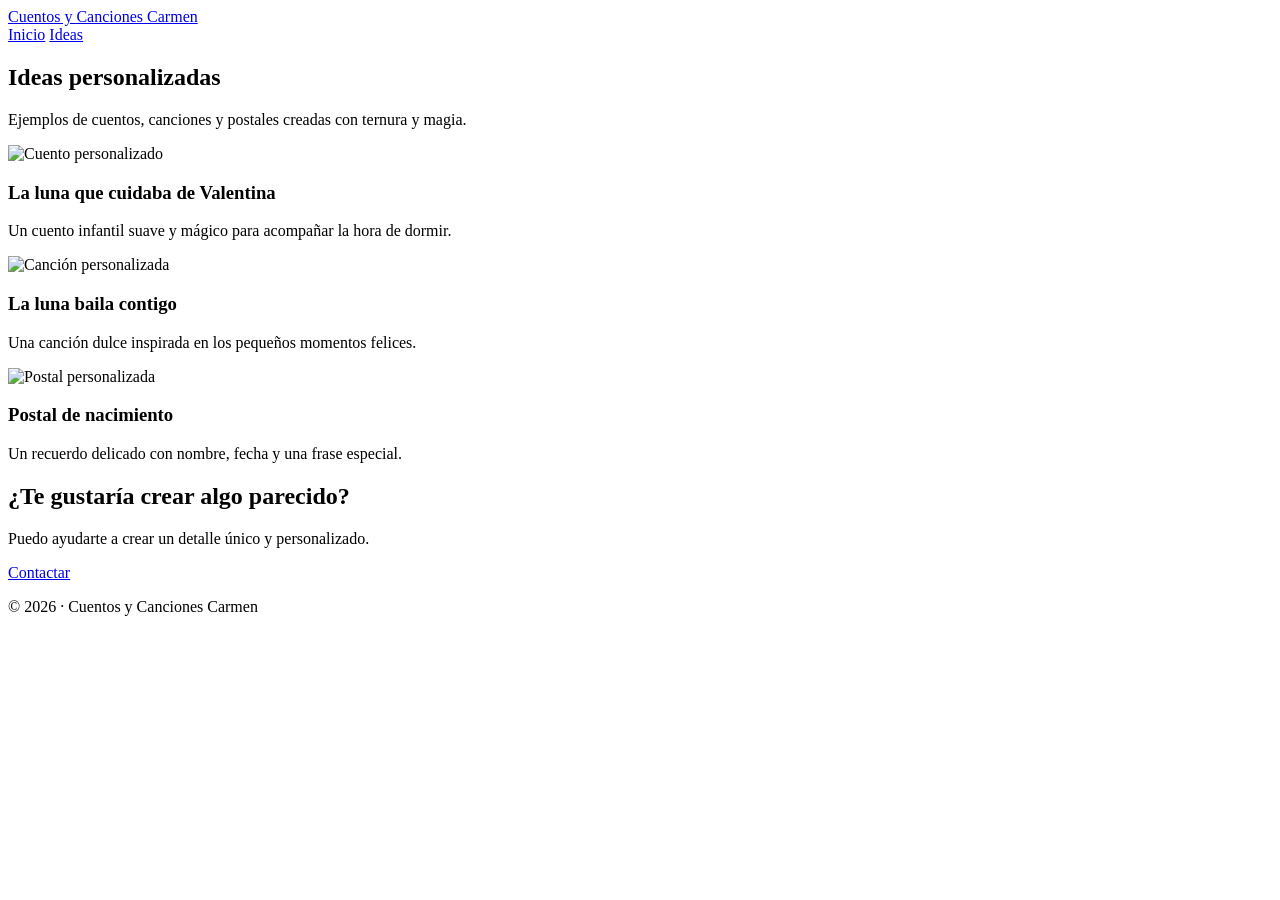
==== ideas.html @ 659e1efa "Add files via upload" ====
<!DOCTYPE html>
<html lang="es">
<head>
  <meta charset="UTF-8">
  <meta name="viewport" content="width=device-width, initial-scale=1.0">

  <title>Ideas personalizadas | Cuentos y Canciones Carmen</title>

  <link rel="stylesheet" href="style.css">
</head>

<body>

<header class="header">
  <a href="index.html" class="logo">Cuentos y Canciones Carmen</a>

  <nav class="nav">
    <a href="index.html">Inicio</a>
    <a href="ideas.html">Ideas</a>
  </nav>
</header>

<section class="page-hero">
  <h1>Ideas personalizadas</h1>

  <p>
    Ejemplos de cuentos, canciones y postales creadas con ternura y magia.
  </p>
</section>

<section class="section">

  <div class="cards">

    <article class="card">
      <img src="images/cuento-carmen.png"
           alt="Cuento personalizado">

      <h3>La luna que cuidaba de Valentina</h3>

      <p>
        Un cuento infantil suave y mágico para acompañar la hora de dormir.
      </p>
    </article>

    <article class="card">
      <img src="images/luna-carmen.png"
           alt="Canción personalizada">

      <h3>La luna baila contigo</h3>

      <p>
        Una canción dulce inspirada en los pequeños momentos felices.
      </p>
    </article>

    <article class="card">
      <img src="images/postal-nacimiento-carmen.png"
           alt="Postal personalizada">

      <h3>Postal de nacimiento</h3>

      <p>
        Un recuerdo delicado con nombre, fecha y una frase especial.
      </p>
    </article>

  </div>

</section>

<section class="contact">

  <h2>¿Te gustaría crear algo parecido?</h2>

  <p>
    Puedo ayudarte a crear un detalle único y personalizado.
  </p>

  <a href="mailto:carmenycuentos@gmail.com?subject=Quiero información"
     class="btn">
    Contactar
  </a>

</section>

<footer>
  <p>© 2026 · Cuentos y Canciones Carmen</p>
</footer>

</body>
</html>
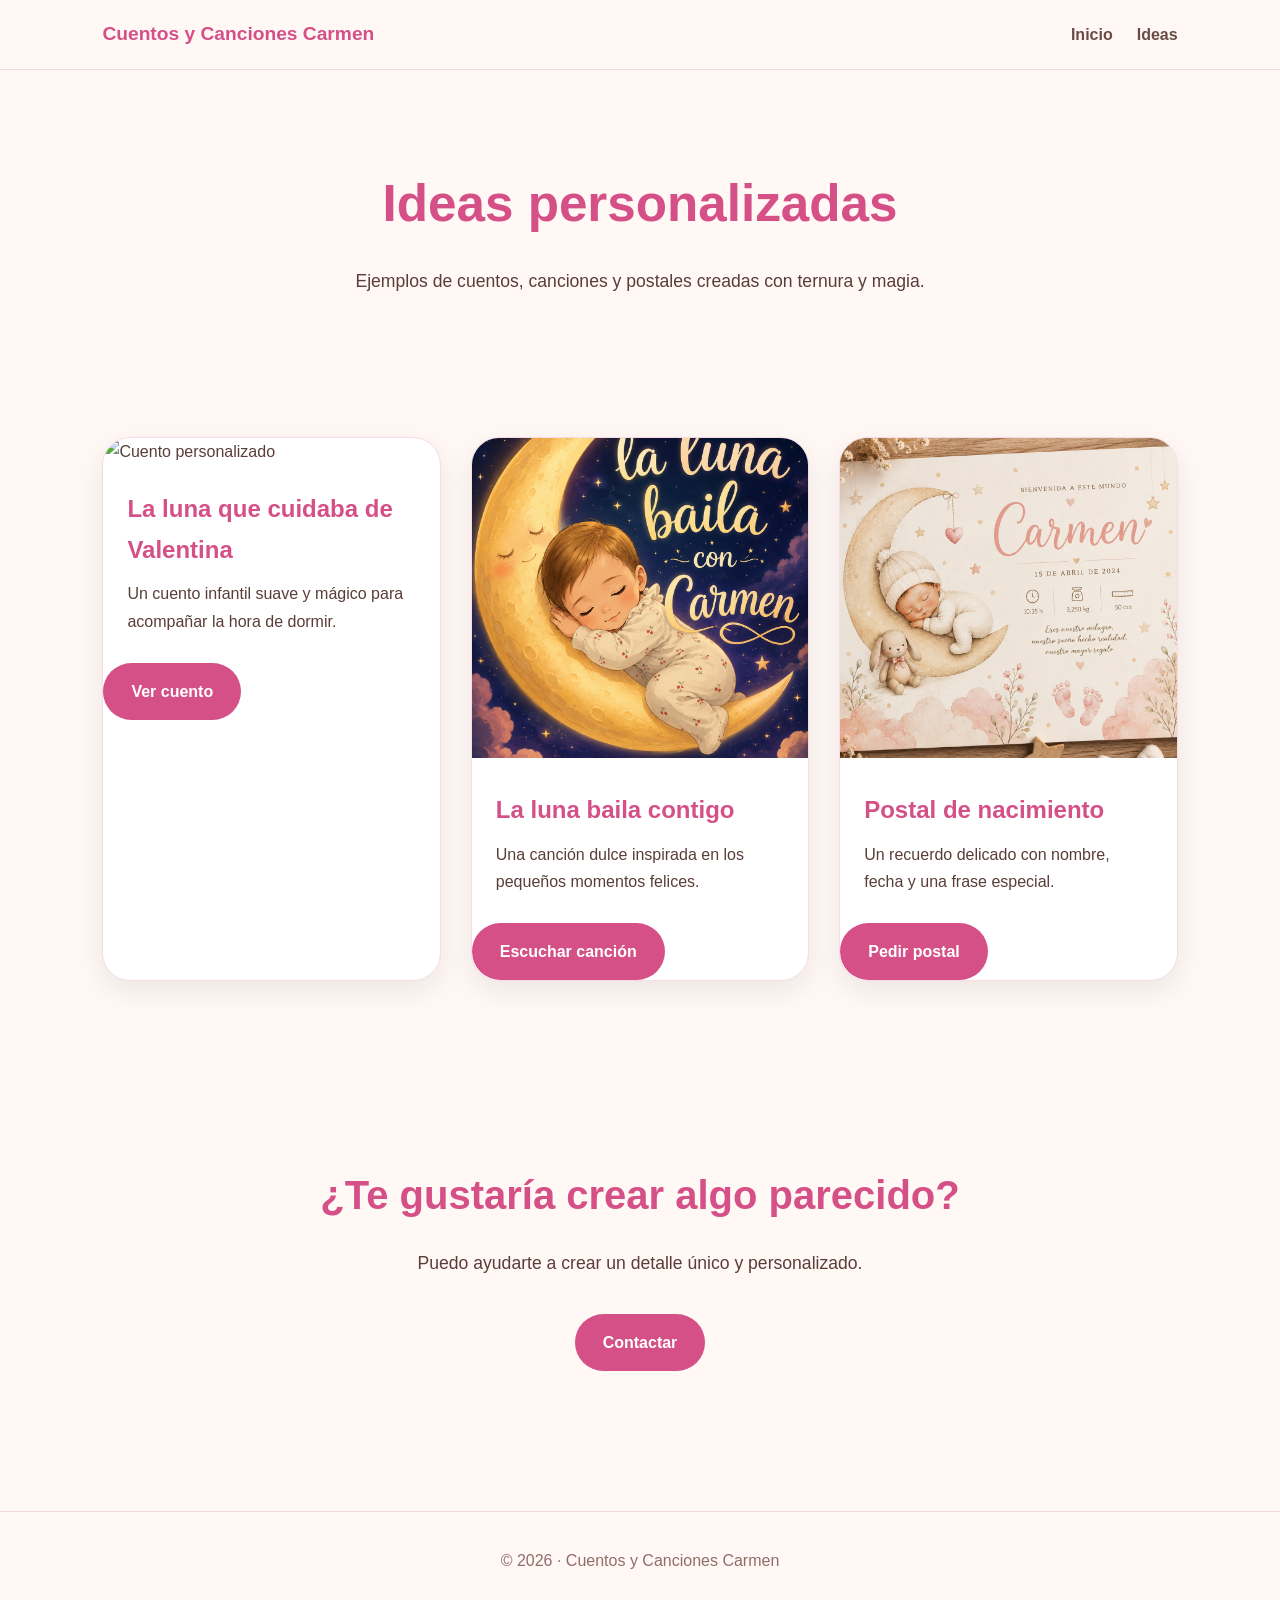
==== commit 54b49cdc: "Update ideas.html" ====
--- a/ideas.html
+++ b/ideas.html
@@ -32,7 +32,10 @@
 
   <div class="cards">
 
+    <!-- CUENTO -->
+
     <article class="card">
+
       <img src="images/cuento-carmen.png"
            alt="Cuento personalizado">
 
@@ -41,9 +44,17 @@
       <p>
         Un cuento infantil suave y mágico para acompañar la hora de dormir.
       </p>
+
+      <a href="#" class="btn card-btn">
+        Ver cuento
+      </a>
+
     </article>
 
+    <!-- CANCIÓN -->
+
     <article class="card">
+
       <img src="images/luna-carmen.png"
            alt="Canción personalizada">
 
@@ -52,9 +63,17 @@
       <p>
         Una canción dulce inspirada en los pequeños momentos felices.
       </p>
+
+      <a href="#" class="btn card-btn">
+        Escuchar canción
+      </a>
+
     </article>
 
+    <!-- POSTAL -->
+
     <article class="card">
+
       <img src="images/postal-nacimiento-carmen.png"
            alt="Postal personalizada">
 
@@ -63,6 +82,12 @@
       <p>
         Un recuerdo delicado con nombre, fecha y una frase especial.
       </p>
+
+      <a href="mailto:carmenycuentos@gmail.com?subject=Quiero una postal personalizada"
+         class="btn card-btn">
+        Pedir postal
+      </a>
+
     </article>
 
   </div>
@@ -89,4 +114,4 @@
 </footer>
 
 </body>
-</html>+</html>
--- a/style.css
+++ b/style.css
@@ -0,0 +1,304 @@
+/* RESET */
+
+*{
+  margin:0;
+  padding:0;
+  box-sizing:border-box;
+}
+
+html{
+  scroll-behavior:smooth;
+}
+
+body{
+  font-family:Arial, Helvetica, sans-serif;
+  background:#fff8f5;
+  color:#5a3d38;
+  line-height:1.7;
+  overflow-x:hidden;
+}
+
+/* HEADER */
+
+.header{
+  position:sticky;
+  top:0;
+  z-index:100;
+  display:flex;
+  justify-content:space-between;
+  align-items:center;
+  padding:18px 8%;
+  background:rgba(255,248,245,.92);
+  backdrop-filter:blur(10px);
+  border-bottom:1px solid #f5d7df;
+}
+
+.logo{
+  text-decoration:none;
+  color:#d45087;
+  font-size:1.2rem;
+  font-weight:bold;
+}
+
+.nav{
+  display:flex;
+  gap:24px;
+}
+
+.nav a{
+  text-decoration:none;
+  color:#6a4a45;
+  font-weight:600;
+  transition:.3s;
+}
+
+.nav a:hover{
+  color:#d45087;
+}
+
+/* HERO */
+
+.hero{
+  min-height:92vh;
+  display:grid;
+  grid-template-columns:1fr 1fr;
+  align-items:center;
+  gap:60px;
+  padding:70px 8%;
+}
+
+.hero-text h1{
+  font-size:4rem;
+  line-height:1.1;
+  margin-bottom:24px;
+  color:#d45087;
+}
+
+.hero-text p{
+  font-size:1.15rem;
+  max-width:560px;
+  margin-bottom:35px;
+}
+
+.tag{
+  display:inline-block;
+  background:#ffe4ee;
+  color:#d45087;
+  padding:10px 18px;
+  border-radius:40px;
+  font-size:.95rem;
+  margin-bottom:24px;
+}
+
+.hero-buttons{
+  display:flex;
+  gap:16px;
+  flex-wrap:wrap;
+}
+
+.hero-image img{
+  width:100%;
+  border-radius:30px;
+  box-shadow:0 20px 40px rgba(0,0,0,.12);
+}
+
+/* BUTTONS */
+
+.btn{
+  display:inline-block;
+  background:#d45087;
+  color:white;
+  padding:15px 28px;
+  border-radius:50px;
+  text-decoration:none;
+  font-weight:bold;
+  transition:.3s;
+}
+
+.btn:hover{
+  transform:translateY(-3px);
+  opacity:.92;
+}
+
+.btn.secondary{
+  background:white;
+  color:#d45087;
+  border:2px solid #d45087;
+}
+
+/* SECTIONS */
+
+.section{
+  padding:90px 8%;
+}
+
+.section h2{
+  text-align:center;
+  font-size:2.6rem;
+  color:#d45087;
+  margin-bottom:18px;
+}
+
+.section-intro{
+  text-align:center;
+  max-width:700px;
+  margin:0 auto 60px;
+  font-size:1.1rem;
+}
+
+/* CARDS */
+
+.cards{
+  display:grid;
+  grid-template-columns:repeat(auto-fit,minmax(300px,1fr));
+  gap:30px;
+}
+
+.card{
+  background:white;
+  border-radius:28px;
+  overflow:hidden;
+  box-shadow:0 10px 30px rgba(0,0,0,.08);
+  transition:.35s;
+  border:1px solid #f7dbe4;
+}
+
+.card:hover{
+  transform:translateY(-8px);
+}
+
+.card img{
+  width:100%;
+  height:320px;
+  object-fit:cover;
+}
+
+.card h3{
+  color:#d45087;
+  font-size:1.5rem;
+  padding:24px 24px 10px;
+}
+
+.card p{
+  padding:0 24px 28px;
+}
+
+/* ABOUT */
+
+.about{
+  padding:90px 8%;
+  background:#fff0f5;
+  text-align:center;
+}
+
+.about h2{
+  font-size:2.5rem;
+  color:#d45087;
+  margin-bottom:24px;
+}
+
+.about p{
+  max-width:800px;
+  margin:0 auto 18px;
+  font-size:1.08rem;
+}
+
+/* CONTACT */
+
+.contact{
+  padding:90px 8%;
+  text-align:center;
+}
+
+.contact h2{
+  font-size:2.5rem;
+  color:#d45087;
+  margin-bottom:20px;
+}
+
+.contact p{
+  margin-bottom:35px;
+  font-size:1.1rem;
+}
+
+/* PAGE HERO */
+
+.page-hero{
+  text-align:center;
+  padding:90px 20px 50px;
+}
+
+.page-hero h1{
+  font-size:3.2rem;
+  color:#d45087;
+  margin-bottom:20px;
+}
+
+.page-hero p{
+  max-width:700px;
+  margin:auto;
+  font-size:1.1rem;
+}
+
+/* FOOTER */
+
+footer{
+  text-align:center;
+  padding:35px 20px;
+  color:#8f6d68;
+  border-top:1px solid #f1d9df;
+  margin-top:50px;
+}
+
+/* RESPONSIVE */
+
+@media(max-width:900px){
+
+  .hero{
+    grid-template-columns:1fr;
+    text-align:center;
+    padding-top:40px;
+  }
+
+  .hero-text p{
+    margin:auto auto 35px;
+  }
+
+  .hero-buttons{
+    justify-content:center;
+  }
+
+  .hero-text h1{
+    font-size:2.8rem;
+  }
+
+}
+
+@media(max-width:600px){
+
+  .header{
+    flex-direction:column;
+    gap:14px;
+  }
+
+  .nav{
+    gap:16px;
+    flex-wrap:wrap;
+    justify-content:center;
+  }
+
+  .hero-text h1{
+    font-size:2.2rem;
+  }
+
+  .section h2,
+  .about h2,
+  .contact h2{
+    font-size:2rem;
+  }
+
+  .page-hero h1{
+    font-size:2.3rem;
+  }
+
+}
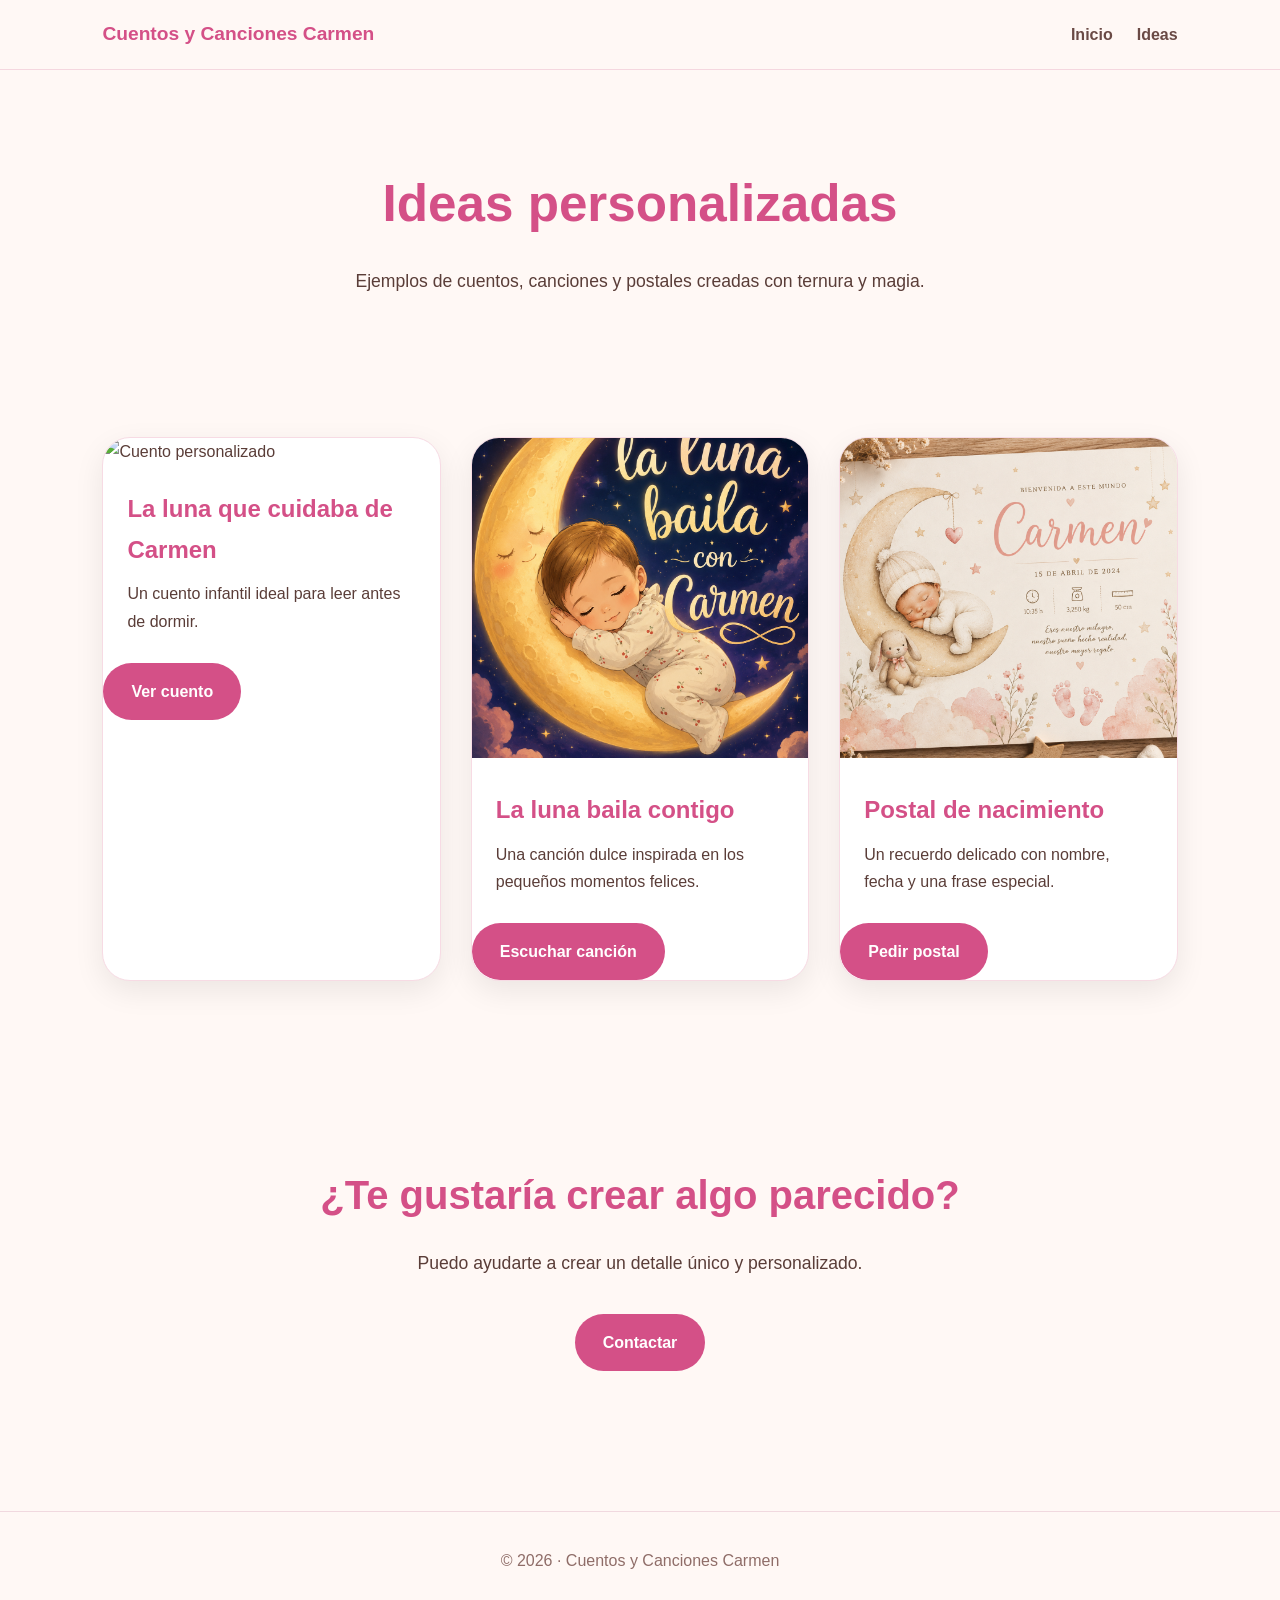
==== commit 225906fb: "Update ideas.html" ====
--- a/ideas.html
+++ b/ideas.html
@@ -36,13 +36,13 @@
 
     <article class="card">
 
-      <img src="images/cuento-carmen.png"
+      <img src="images/portadacuento1"
            alt="Cuento personalizado">
 
-      <h3>La luna que cuidaba de Valentina</h3>
+      <h3>La luna que cuidaba de Carmen </h3>
 
       <p>
-        Un cuento infantil suave y mágico para acompañar la hora de dormir.
+        Un cuento infantil ideal para leer antes de dormir.
       </p>
 
       <a href="#" class="btn card-btn">
--- a/style.css
+++ b/style.css
@@ -300,5 +300,13 @@
   .page-hero h1{
     font-size:2.3rem;
   }
-
-}+.card{
+  display:flex;
+  flex-direction:column;
+}
+
+.card .card-btn{
+  margin:0 24px 28px;
+  align-self:flex-start;
+}
+}
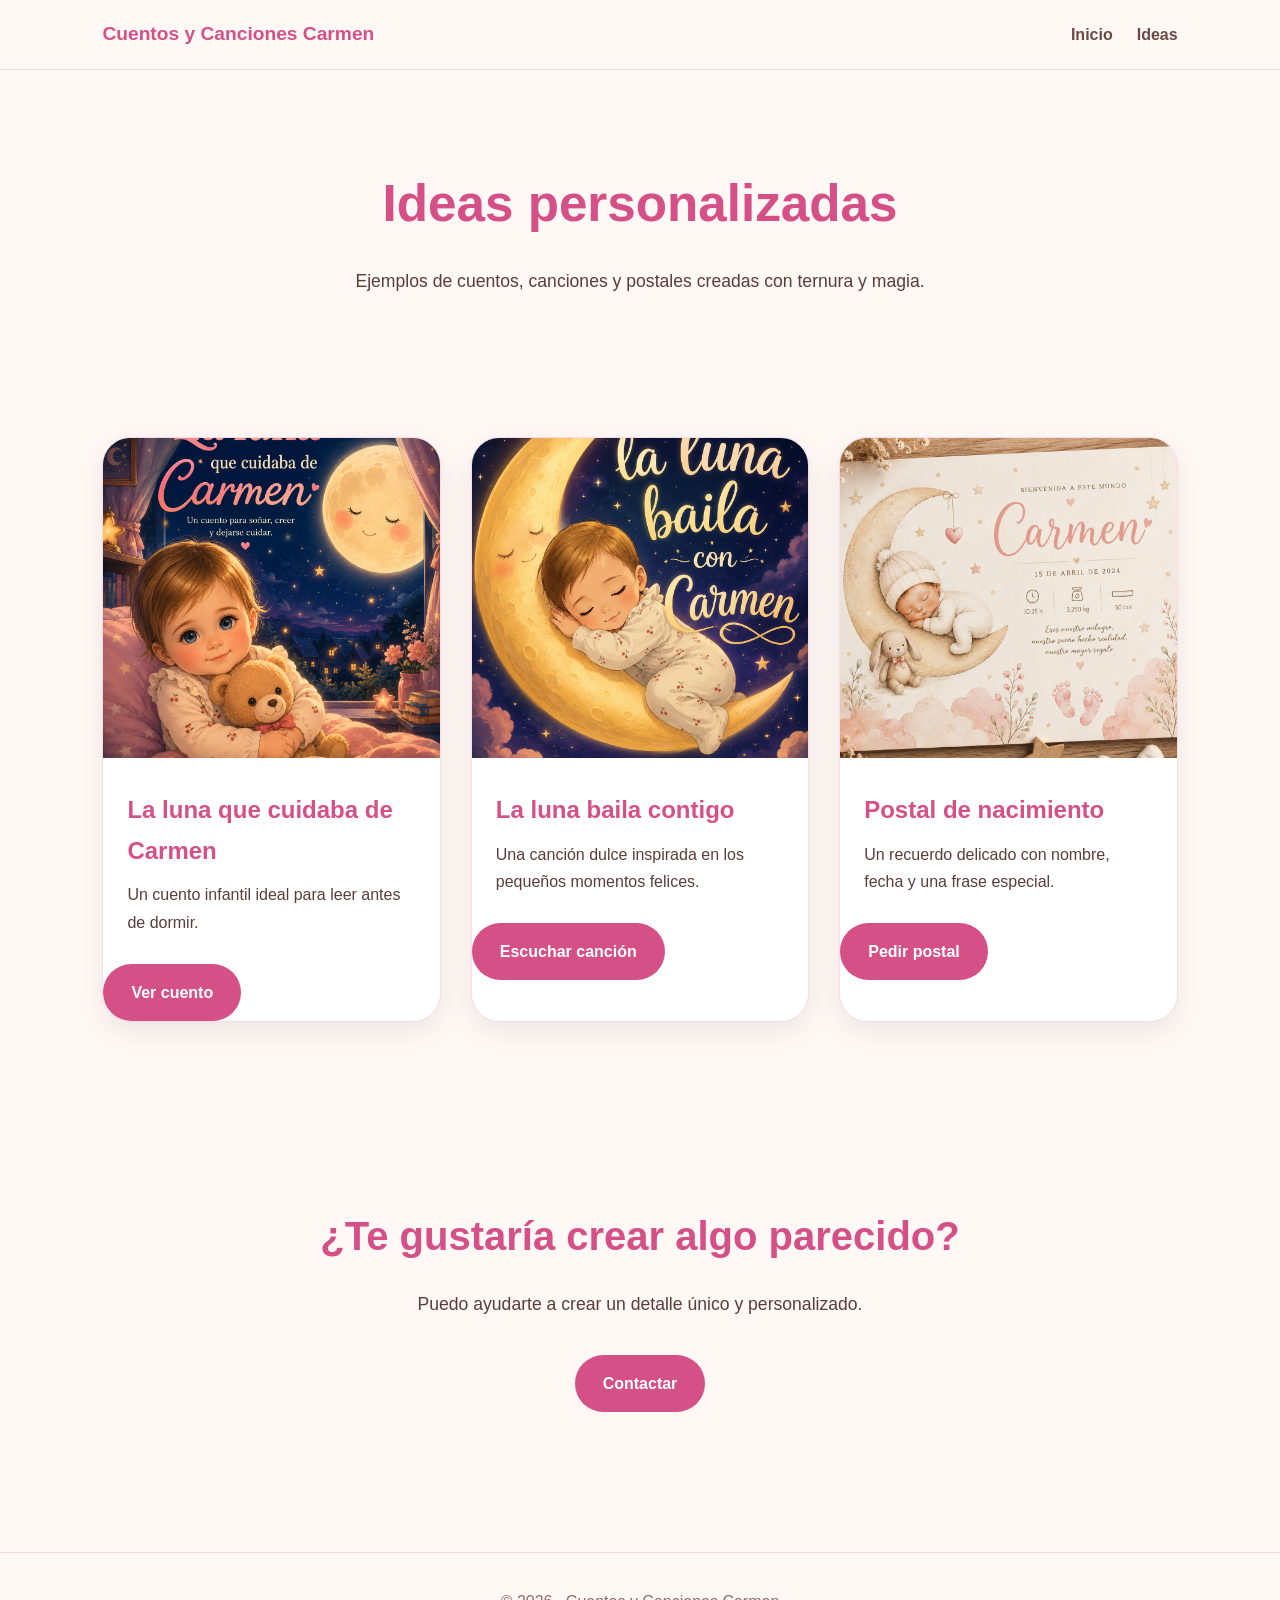
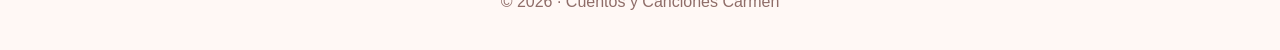
==== commit 48ed8113: "Update ideas.html" ====
--- a/ideas.html
+++ b/ideas.html
@@ -36,7 +36,7 @@
 
     <article class="card">
 
-      <img src="images/portadacuento1"
+      <img src="images/portadacuento1.png"
            alt="Cuento personalizado">
 
       <h3>La luna que cuidaba de Carmen </h3>
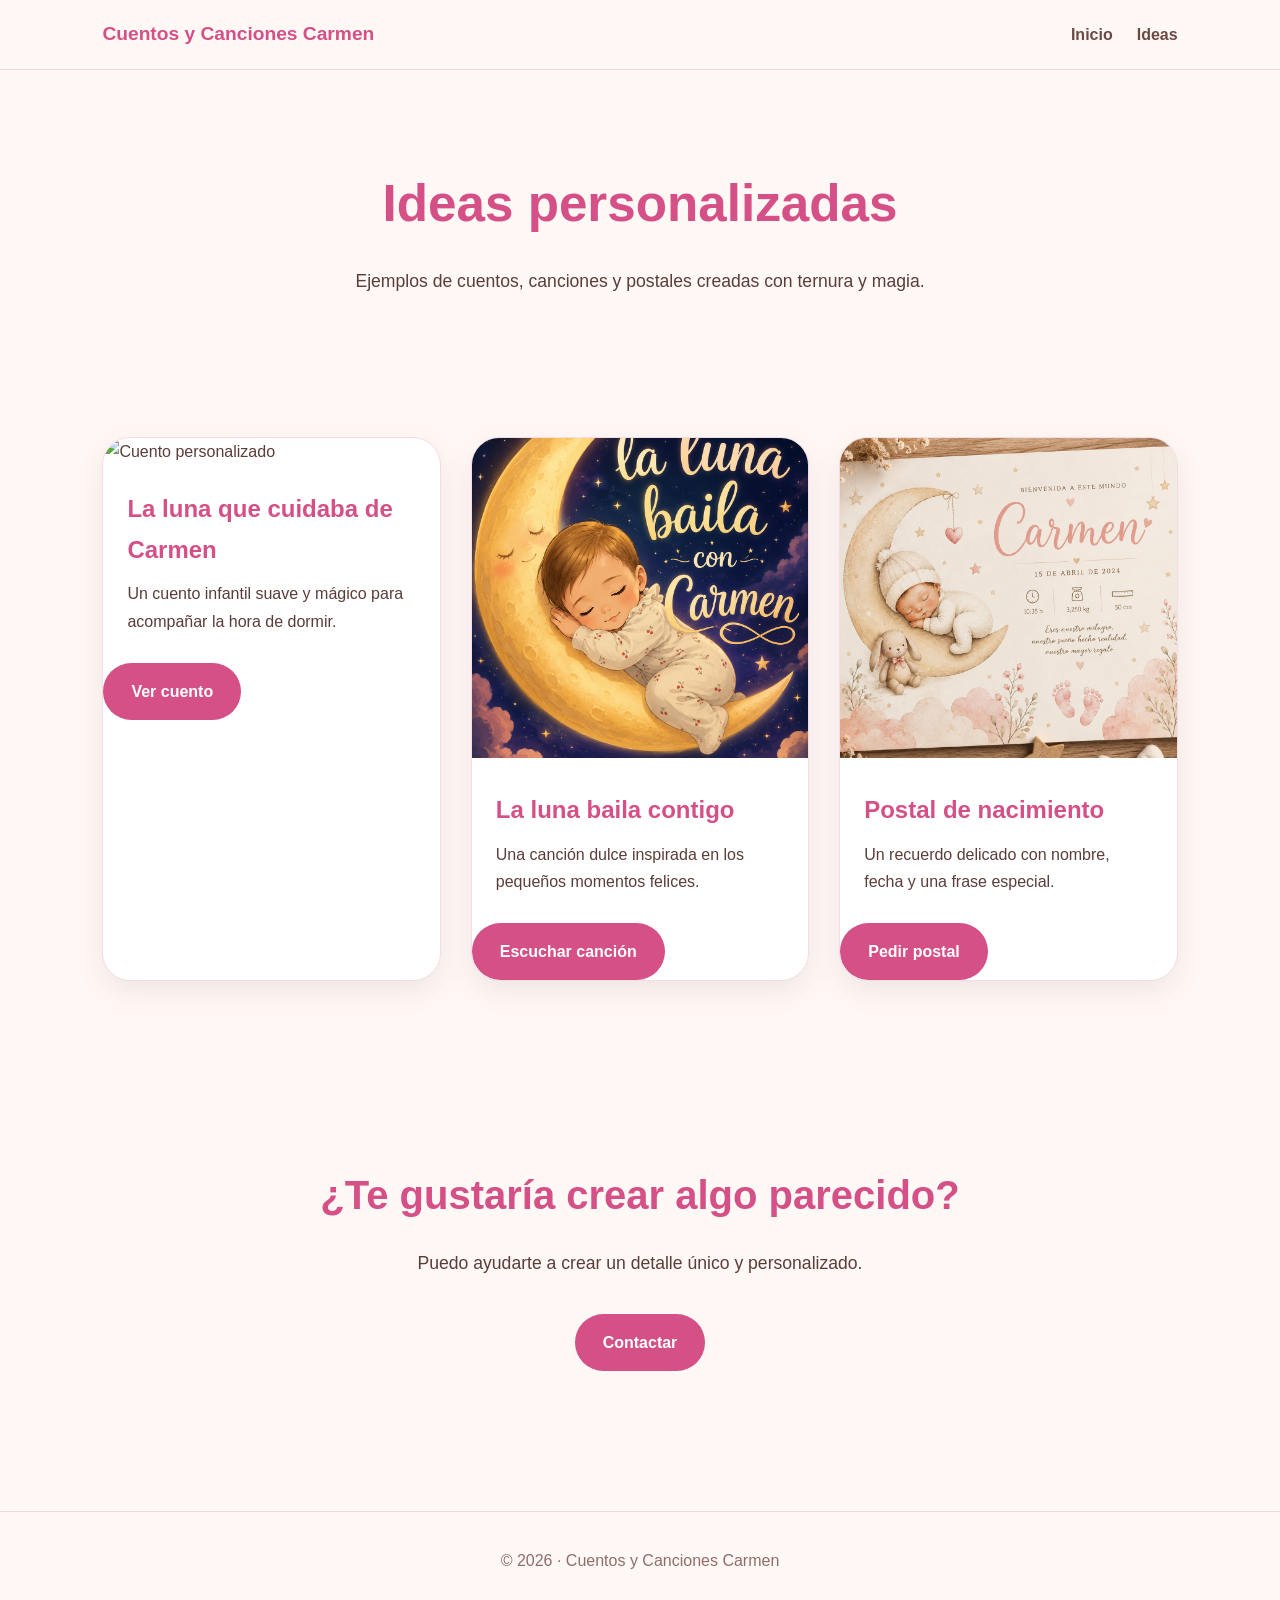
==== commit f8111c71: "Update ideas.html" ====
--- a/ideas.html
+++ b/ideas.html
@@ -29,34 +29,24 @@
 </section>
 
 <section class="section">
-
   <div class="cards">
 
-    <!-- CUENTO -->
+    <article class="card">
+      <img src="images/cuento-carmen.png" alt="Cuento personalizado">
+
+      <h3>La luna que cuidaba de Carmen</h3>
+
+      <p>
+        Un cuento infantil suave y mágico para acompañar la hora de dormir.
+      </p>
+
+      <a href="cuento.html" class="btn card-btn">
+        Ver cuento
+      </a>
+    </article>
 
     <article class="card">
-
-      <img src="images/portadacuento1.png"
-           alt="Cuento personalizado">
-
-      <h3>La luna que cuidaba de Carmen </h3>
-
-      <p>
-        Un cuento infantil ideal para leer antes de dormir.
-      </p>
-
-      <a href="#" class="btn card-btn">
-        Ver cuento
-      </a>
-
-    </article>
-
-    <!-- CANCIÓN -->
-
-    <article class="card">
-
-      <img src="images/luna-carmen.png"
-           alt="Canción personalizada">
+      <img src="images/luna-carmen.png" alt="Canción personalizada">
 
       <h3>La luna baila contigo</h3>
 
@@ -64,18 +54,16 @@
         Una canción dulce inspirada en los pequeños momentos felices.
       </p>
 
-      <a href="#" class="btn card-btn">
+      <a href="https://www.tiktok.com/@cuentoscarmen/video/7639806643248696598?is_from_webapp=1&sender_device=pc&web_id=7629708047590753814"
+         target="_blank"
+         rel="noopener noreferrer"
+         class="btn card-btn">
         Escuchar canción
       </a>
-
     </article>
 
-    <!-- POSTAL -->
-
     <article class="card">
-
-      <img src="images/postal-nacimiento-carmen.png"
-           alt="Postal personalizada">
+      <img src="images/postal-nacimiento-carmen.png" alt="Postal personalizada">
 
       <h3>Postal de nacimiento</h3>
 
@@ -87,15 +75,12 @@
          class="btn card-btn">
         Pedir postal
       </a>
-
     </article>
 
   </div>
-
 </section>
 
 <section class="contact">
-
   <h2>¿Te gustaría crear algo parecido?</h2>
 
   <p>
@@ -106,7 +91,6 @@
      class="btn">
     Contactar
   </a>
-
 </section>
 
 <footer>
